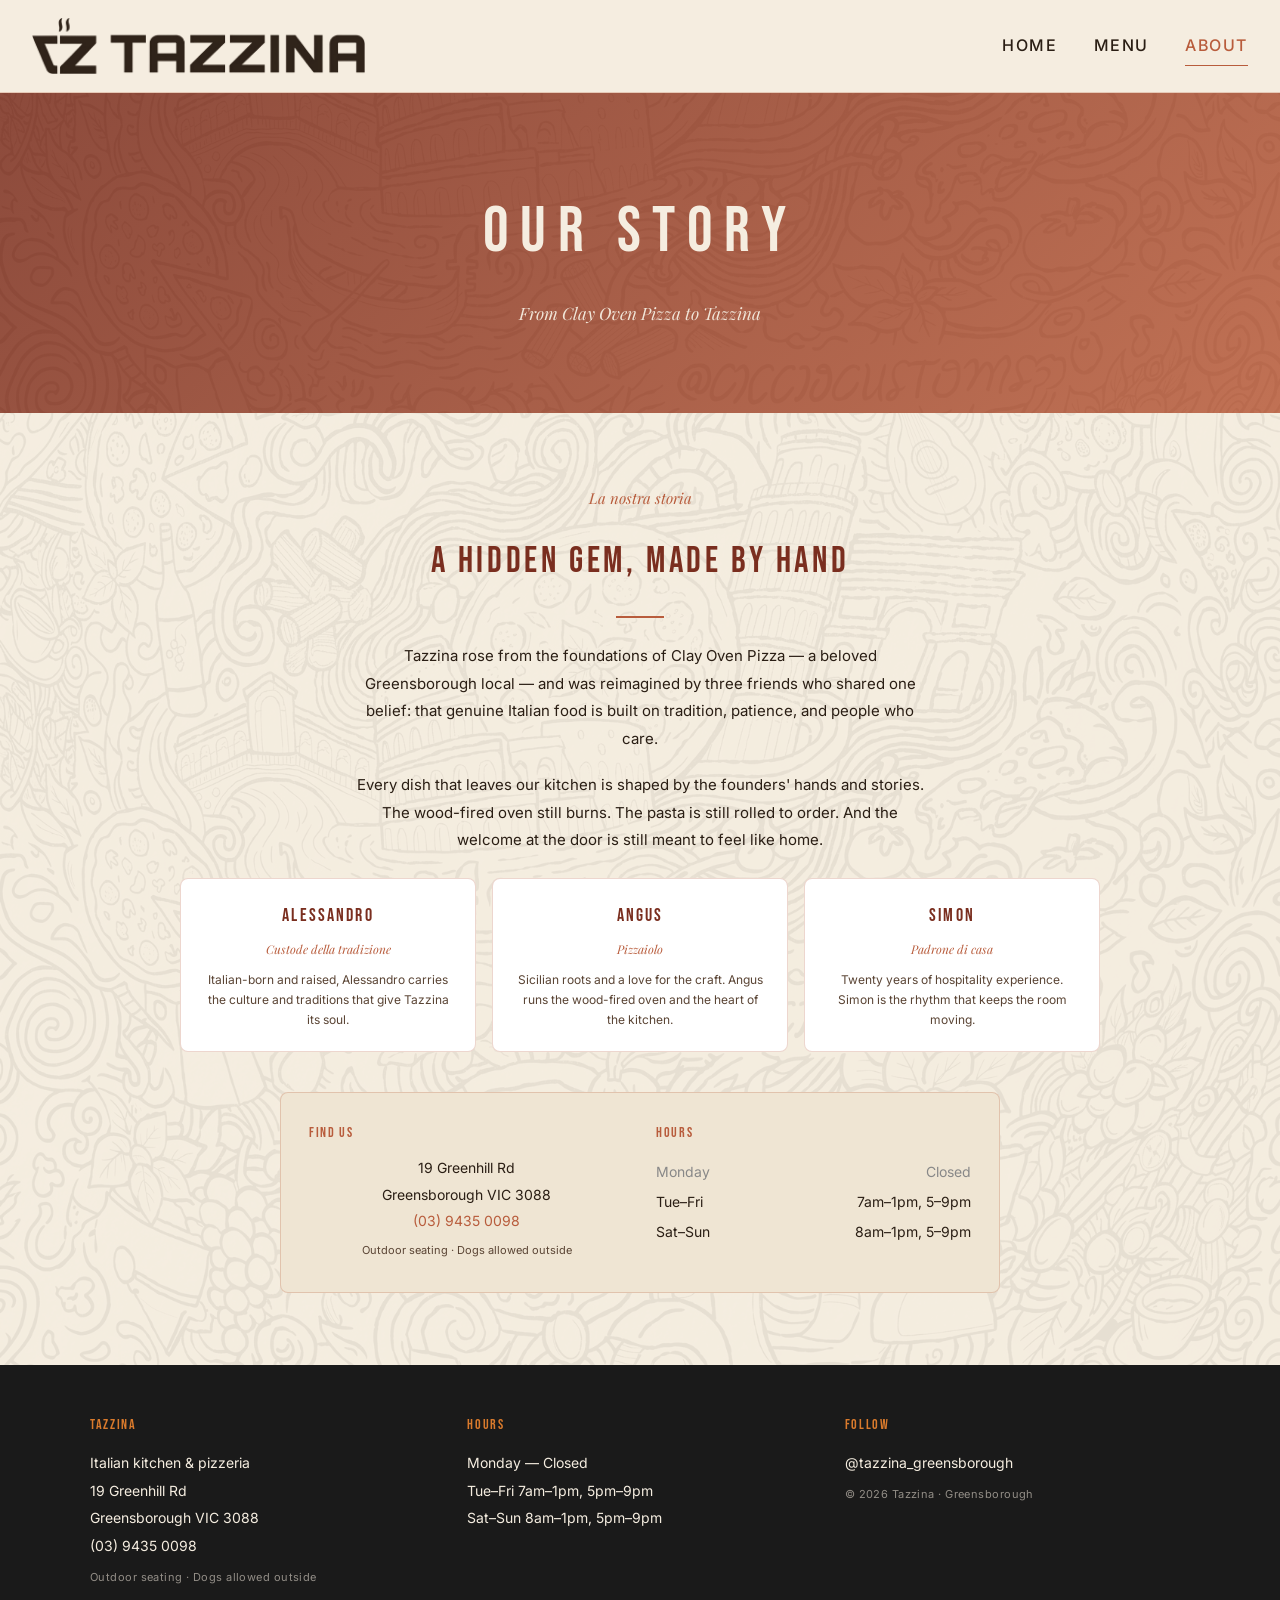
==== about.html @ 06c4753d "Initial commit — Tazzina static site Three-page site (home, menu, about) with full menu, responsive " ====
<!DOCTYPE html>
<html lang="en">
<head>
  <meta charset="UTF-8">
  <meta name="viewport" content="width=device-width, initial-scale=1.0">
  <title>Our story &middot; Tazzina &middot; Greensborough</title>
  <meta name="description" content="The story of Tazzina, the Greensborough Italian kitchen built by Alessandro, Angus and Simon on the foundations of Clay Oven Pizza.">
  <meta property="og:title" content="Our story &middot; Tazzina">
  <meta property="og:description" content="A neighbourhood hidden gem in Greensborough.">
  <meta property="og:image" content="images/storefront.jpg">
  <meta property="og:type" content="website">
  <link rel="icon" type="image/png" href="images/logo.png">
  <link rel="preconnect" href="https://fonts.googleapis.com">
  <link rel="preconnect" href="https://fonts.gstatic.com" crossorigin>
  <link href="https://fonts.googleapis.com/css2?family=Bebas+Neue&family=Inter:wght@400;500;600&family=Playfair+Display:ital,wght@0,400;1,400;1,500&display=swap" rel="stylesheet">
  <link rel="stylesheet" href="style.css">
</head>
<body>

  <header class="site-header">
    <a href="index.html" class="logo-wrap" aria-label="Tazzina home">
      <img src="images/logo.png" alt="Tazzina" class="logo-img">
    </a>
    <button class="nav-toggle" aria-label="Toggle navigation" aria-expanded="false" aria-controls="site-nav">
      <span></span>
    </button>
    <nav class="site-nav" id="site-nav">
      <a href="index.html">Home</a>
      <a href="menu.html">Menu</a>
      <a href="about.html" class="active">About</a>
    </nav>
  </header>

  <main>

    <!-- About hero -->
    <section class="about-hero" aria-label="Our story">
      <div>
        <h1>Our story</h1>
        <p class="subline">From Clay Oven Pizza to Tazzina</p>
      </div>
    </section>

    <!-- Story -->
    <section class="story section-with-mural">
      <p class="eyebrow">La nostra storia</p>
      <h2 class="section-heading">A hidden gem, made by hand</h2>
      <hr class="divider">

      <p>Tazzina rose from the foundations of Clay Oven Pizza &mdash; a beloved Greensborough local &mdash; and was reimagined by three friends who shared one belief: that genuine Italian food is built on tradition, patience, and people who care.</p>
      <p>Every dish that leaves our kitchen is shaped by the founders' hands and stories. The wood-fired oven still burns. The pasta is still rolled to order. And the welcome at the door is still meant to feel like home.</p>

      <!-- Founders -->
      <div class="founders">
        <article class="founder-card">
          <h4>Alessandro</h4>
          <p class="role">Custode della tradizione</p>
          <p class="bio">Italian-born and raised, Alessandro carries the culture and traditions that give Tazzina its soul.</p>
        </article>
        <article class="founder-card">
          <h4>Angus</h4>
          <p class="role">Pizzaiolo</p>
          <p class="bio">Sicilian roots and a love for the craft. Angus runs the wood-fired oven and the heart of the kitchen.</p>
        </article>
        <article class="founder-card">
          <h4>Simon</h4>
          <p class="role">Padrone di casa</p>
          <p class="bio">Twenty years of hospitality experience. Simon is the rhythm that keeps the room moving.</p>
        </article>
      </div>

      <!-- Visit panel -->
      <div class="visit-panel">
        <div class="visit-grid">
          <div>
            <h5>Find us</h5>
            <p>19 Greenhill Rd</p>
            <p>Greensborough VIC 3088</p>
            <p><a href="tel:+61394350098">(03) 9435 0098</a></p>
            <p class="small">Outdoor seating &middot; Dogs allowed outside</p>
          </div>
          <div>
            <h5>Hours</h5>
            <div class="hours-row closed"><span>Monday</span><span>Closed</span></div>
            <div class="hours-row"><span>Tue&ndash;Fri</span><span>7am&ndash;1pm, 5&ndash;9pm</span></div>
            <div class="hours-row"><span>Sat&ndash;Sun</span><span>8am&ndash;1pm, 5&ndash;9pm</span></div>
          </div>
        </div>
      </div>
    </section>

  </main>

  <footer class="site-footer">
    <div class="footer-grid">
      <div>
        <h5>Tazzina</h5>
        <p>Italian kitchen &amp; pizzeria</p>
        <p>19 Greenhill Rd</p>
        <p>Greensborough VIC 3088</p>
        <p><a href="tel:+61394350098">(03) 9435 0098</a></p>
        <p class="small">Outdoor seating &middot; Dogs allowed outside</p>
      </div>
      <div>
        <h5>Hours</h5>
        <p>Monday &mdash; Closed</p>
        <p>Tue&ndash;Fri 7am&ndash;1pm, 5pm&ndash;9pm</p>
        <p>Sat&ndash;Sun 8am&ndash;1pm, 5pm&ndash;9pm</p>
      </div>
      <div>
        <h5>Follow</h5>
        <p><a href="https://instagram.com/tazzina_greensborough">@tazzina_greensborough</a></p>
        <p class="small">&copy; 2026 Tazzina &middot; Greensborough</p>
      </div>
    </div>
  </footer>

  <script src="script.js"></script>
</body>
</html>
---- style.css ----
/* =========================================================
   Tazzina · style.css
   Design system, layout, and components for the full site.
   ========================================================= */

/* ---------- Tokens ---------- */
:root {
  --cream: #F5EDE0;
  --cream-warm: #EFE5D3;
  --brick: #B85C3C;
  --brick-deep: #7A2E1F;
  --ember: #D97A2C;
  --charcoal: #1A1A1A;
  --ink: #2A1E14;
  --muted: #5a4434;
  --line: rgba(184, 92, 60, 0.25);

  --font-display: 'Bebas Neue', 'Oswald', sans-serif;
  --font-body: 'Inter', -apple-system, BlinkMacSystemFont, sans-serif;
  --font-italic: 'Playfair Display', Georgia, serif;

  --container: 1100px;
}

/* ---------- Reset ---------- */
*, *::before, *::after { box-sizing: border-box; }
html { -webkit-text-size-adjust: 100%; }
body {
  margin: 0;
  font-family: var(--font-body);
  font-size: 16px;
  line-height: 1.7;
  color: var(--ink);
  background: var(--cream);
  -webkit-font-smoothing: antialiased;
  -moz-osx-font-smoothing: grayscale;
}
img { max-width: 100%; display: block; }
a { color: var(--brick); text-decoration: none; }
a:hover { color: var(--brick-deep); }
h1, h2, h3, h4, h5 { margin: 0; font-family: var(--font-display); font-weight: 400; color: var(--ink); }
p { margin: 0 0 1em; }

/* ---------- Container helper ---------- */
.container {
  max-width: var(--container);
  margin: 0 auto;
}

/* ---------- Visually-hidden (a11y) ---------- */
.sr-only {
  position: absolute;
  width: 1px;
  height: 1px;
  padding: 0;
  margin: -1px;
  overflow: hidden;
  clip: rect(0, 0, 0, 0);
  white-space: nowrap;
  border: 0;
}

/* ---------- Header / Nav ---------- */
.site-header {
  display: flex;
  align-items: center;
  justify-content: space-between;
  padding: 18px 32px;
  background: var(--cream);
  border-bottom: 1px solid var(--line);
  position: relative;
  z-index: 50;
}
.logo-wrap { display: inline-flex; align-items: center; }
.logo-img {
  height: 56px;
  width: auto;
  background: transparent;
}

.site-nav {
  display: flex;
  gap: 36px;
  align-items: center;
}
.site-nav a {
  font-family: var(--font-body);
  font-size: 16px;
  font-weight: 500;
  color: var(--ink);
  text-transform: uppercase;
  letter-spacing: 0.1em;
  padding: 6px 0;
  border-bottom: 1.5px solid transparent;
  transition: color 0.15s ease, border-color 0.15s ease;
}
.site-nav a:hover { color: var(--brick); }
.site-nav a.active {
  color: var(--brick);
  border-bottom-color: var(--brick);
}

/* hamburger */
.nav-toggle {
  display: none;
  background: none;
  border: 0;
  padding: 8px;
  cursor: pointer;
  width: 40px;
  height: 40px;
  align-items: center;
  justify-content: center;
}
.nav-toggle span,
.nav-toggle span::before,
.nav-toggle span::after {
  display: block;
  width: 22px;
  height: 2px;
  background: var(--ink);
  position: relative;
  transition: transform 0.2s ease, opacity 0.2s ease;
}
.nav-toggle span::before,
.nav-toggle span::after {
  content: '';
  position: absolute;
  left: 0;
}
.nav-toggle span::before { top: -7px; }
.nav-toggle span::after  { top:  7px; }
.nav-toggle.open span { background: transparent; }
.nav-toggle.open span::before { transform: translateY(7px) rotate(45deg); }
.nav-toggle.open span::after  { transform: translateY(-7px) rotate(-45deg); }

/* ---------- Buttons ---------- */
.btn {
  display: inline-block;
  font-family: var(--font-body);
  font-size: 13px;
  font-weight: 500;
  text-transform: uppercase;
  letter-spacing: 0.15em;
  padding: 13px 28px;
  border: 1.5px solid var(--brick);
  border-radius: 2px;
  cursor: pointer;
  transition: background 0.18s ease, color 0.18s ease, border-color 0.18s ease;
  white-space: nowrap;
}
.btn-filled {
  background: var(--brick);
  color: var(--cream);
}
.btn-filled:hover {
  background: var(--brick-deep);
  border-color: var(--brick-deep);
  color: var(--cream);
}
.btn-outline {
  background: transparent;
  color: var(--cream);
  border-color: var(--cream);
}
.btn-outline:hover {
  background: var(--cream);
  color: var(--brick-deep);
}
.btn-outline-brick {
  background: transparent;
  color: var(--brick);
  border-color: var(--brick);
}
.btn-outline-brick:hover {
  background: var(--brick);
  color: var(--cream);
}

/* ---------- Reusable bits ---------- */
.eyebrow {
  font-family: var(--font-italic);
  font-style: italic;
  font-size: 14px;
  color: var(--brick);
  text-align: center;
  margin: 0 0 8px;
}
.divider {
  width: 48px;
  height: 2px;
  background: var(--brick);
  border: 0;
  margin: 24px auto;
}
.section-heading {
  font-size: clamp(28px, 5vw, 36px);
  letter-spacing: 0.1em;
  text-transform: uppercase;
  text-align: center;
  color: var(--brick-deep);
  margin: 0;
}

/* mural texture wrapper */
.section-with-mural {
  position: relative;
  isolation: isolate;
  overflow: hidden;
}
.section-with-mural::before {
  content: '';
  position: absolute;
  inset: 0;
  background-image: url('images/mural.jpg');
  background-size: cover;
  background-position: center;
  opacity: 0.06;
  z-index: -1;
  pointer-events: none;
}

/* page-wide mural texture (Home, Menu) */
body.home,
body.menu {
  position: relative;
  isolation: isolate;
}
body.home::before,
body.menu::before {
  content: '';
  position: fixed;
  inset: 0;
  background-image: url('images/mural.jpg');
  background-size: cover;
  background-position: center;
  opacity: 0.06;
  z-index: -1;
  pointer-events: none;
}

/* ---------- Hero (Home) ---------- */
.hero {
  position: relative;
  min-height: 480px;
  height: 70vh;
  display: grid;
  grid-template-columns: 1fr 1fr;
  align-items: center;
  color: var(--cream);
  padding: 32px 24px;
  overflow: hidden;
  isolation: isolate;
}
.hero::before {
  content: '';
  position: absolute;
  inset: 0;
  background: url('images/storefront.jpg') center/cover no-repeat;
  z-index: -2;
}
.hero::after {
  content: '';
  position: absolute;
  inset: 0;
  background: linear-gradient(135deg, rgba(58,36,24,0.65), rgba(122,46,31,0.55));
  z-index: -1;
}
.hero-inner {
  grid-column: 2;
  max-width: 480px;
  margin: 0 auto;
  text-align: center;
}
.steam {
  display: block;
  font-size: 28px;
  letter-spacing: 0.3em;
  opacity: 0.85;
  margin-bottom: 22px;
  color: var(--cream);
}
.hero h1 {
  font-size: clamp(40px, 8vw, 64px);
  letter-spacing: 0.18em;
  text-transform: uppercase;
  color: var(--cream);
  margin: 0 0 14px;
}
.hero-sub {
  font-size: clamp(15px, 1.5vw, 18px);
  letter-spacing: 0.2em;
  text-transform: uppercase;
  opacity: 0.9;
  margin: 0 0 18px;
}
.hero-tagline {
  font-family: var(--font-italic);
  font-style: italic;
  font-size: clamp(22px, 3vw, 30px);
  line-height: 1.3;
  margin: 0 0 32px;
  opacity: 0.98;
}
.hero-buttons {
  display: flex;
  gap: 14px;
  justify-content: center;
  flex-wrap: wrap;
}

/* ---------- Sections ---------- */
section { padding: 64px 24px; }
.section-narrow {
  max-width: 760px;
  margin: 0 auto;
  text-align: center;
}
.section-intro {
  max-width: 540px;
  margin: 0 auto 40px;
  text-align: center;
  color: var(--ink);
}

/* welcome-section overrides */
.welcome { padding: 72px 24px; }

/* ---------- Feature grid (Home) ---------- */
.feature-grid {
  display: grid;
  grid-template-columns: repeat(3, 1fr);
  gap: 24px;
  max-width: var(--container);
  margin: 0 auto;
}
.feature-card {
  background: #fff;
  border: 0.5px solid var(--line);
  border-radius: 8px;
  overflow: hidden;
  display: flex;
  flex-direction: column;
}
.feature-card img {
  width: 100%;
  height: 180px;
  object-fit: cover;
}
.feature-card .body {
  padding: 18px 20px;
}
.feature-card h3 {
  font-size: 22px;
  letter-spacing: 0.12em;
  text-transform: uppercase;
  color: var(--brick-deep);
  margin: 0 0 8px;
}
.feature-card p {
  font-size: 14.5px;
  color: var(--muted);
  margin: 0;
  line-height: 1.6;
}

/* ---------- Quick info (Home) ---------- */
.quick-info {
  background: rgba(239, 229, 211, 0.55);
  padding: 48px 24px;
}
.info-grid {
  display: grid;
  grid-template-columns: repeat(3, 1fr);
  gap: 18px;
  max-width: 920px;
  margin: 0 auto;
}
.info-card {
  background: var(--cream);
  border: 1px solid var(--line);
  border-radius: 6px;
  padding: 28px 20px;
  text-align: center;
}
.info-icon {
  font-family: var(--font-display);
  font-size: 24px;
  color: var(--brick);
  display: block;
  margin-bottom: 12px;
  line-height: 1;
}
.info-card h4 {
  font-size: 16px;
  letter-spacing: 0.1em;
  text-transform: uppercase;
  color: var(--brick-deep);
  margin: 0 0 10px;
}
.info-card p {
  font-size: 14px;
  margin: 2px 0;
  color: var(--ink);
}

/* ---------- Footer ---------- */
.site-footer {
  background: var(--charcoal);
  color: var(--cream);
  padding: 48px 32px;
}
.footer-grid {
  max-width: var(--container);
  margin: 0 auto;
  display: grid;
  grid-template-columns: repeat(3, 1fr);
  gap: 32px;
}
.site-footer h5 {
  font-size: 14px;
  letter-spacing: 0.12em;
  text-transform: uppercase;
  color: var(--ember);
  margin: 0 0 14px;
}
.site-footer p {
  margin: 4px 0;
  font-size: 14px;
  color: var(--cream);
}
.site-footer a { color: var(--cream); }
.site-footer a:hover { color: var(--cream); text-decoration: underline; }
.site-footer .small {
  font-size: 11px;
  color: rgba(245, 237, 224, 0.55);
  margin-top: 10px;
  letter-spacing: 0.04em;
}

/* ---------- Menu page ---------- */
.menu-header {
  padding: 48px 24px 24px;
  text-align: center;
}
.menu-tabs {
  background: var(--cream-warm);
  padding: 14px;
  border-radius: 8px;
  border: 0.5px solid var(--line);
  max-width: 920px;
  margin: 0 auto 32px;
  display: flex;
  flex-wrap: wrap;
  gap: 6px;
  justify-content: center;
}
.menu-tab {
  font-family: var(--font-body);
  font-size: 11px;
  font-weight: 500;
  text-transform: uppercase;
  letter-spacing: 0.1em;
  padding: 7px 13px;
  border-radius: 4px;
  color: var(--muted);
  background: transparent;
  border: 0;
  cursor: pointer;
  transition: background 0.15s ease, color 0.15s ease;
}
.menu-tab:hover { color: var(--brick-deep); }
.menu-tab.on {
  background: var(--brick);
  color: var(--cream);
}

.menu-body {
  max-width: 760px;
  margin: 0 auto;
  padding: 0 24px 64px;
}

.menu-section { margin-bottom: 48px; }
.menu-section h3 {
  font-size: 24px;
  letter-spacing: 0.12em;
  text-transform: uppercase;
  color: var(--brick-deep);
  text-align: center;
  margin: 0;
}
.menu-section .divider-sm {
  width: 36px;
  height: 2px;
  background: var(--brick);
  border: 0;
  margin: 14px auto 24px;
}

.menu-item {
  display: flex;
  align-items: baseline;
  justify-content: space-between;
  gap: 14px;
  padding: 11px 0;
  border-bottom: 1px dotted rgba(184, 92, 60, 0.3);
}
.menu-item:last-child { border-bottom: 0; }
.menu-item .name {
  font-size: 15px;
  font-weight: 500;
  color: var(--ink);
}
.menu-item .price {
  font-family: var(--font-display);
  font-size: 16px;
  letter-spacing: 0.05em;
  color: var(--brick);
  white-space: nowrap;
}

/* Wine specific */
.wine-head {
  display: grid;
  grid-template-columns: 1fr auto auto;
  gap: 16px;
  font-size: 10px;
  text-transform: uppercase;
  letter-spacing: 0.15em;
  color: var(--brick);
  padding-bottom: 8px;
  border-bottom: 1px solid rgba(184, 92, 60, 0.4);
  margin-bottom: 8px;
}
.wine-head span:nth-child(2),
.wine-head span:nth-child(3) {
  text-align: right;
  min-width: 56px;
}
.wine-row {
  display: grid;
  grid-template-columns: 1fr auto auto;
  gap: 16px;
  align-items: baseline;
  padding: 10px 0;
  border-bottom: 1px dotted rgba(184, 92, 60, 0.3);
}
.wine-row:last-child { border-bottom: 0; }
.wine-row .name {
  font-size: 15px;
  font-weight: 500;
  color: var(--ink);
}
.wine-row .price {
  font-family: var(--font-display);
  font-size: 16px;
  letter-spacing: 0.05em;
  color: var(--brick);
  text-align: right;
  min-width: 56px;
}
.wine-row .price.empty { color: var(--muted); }

/* ---------- About page ---------- */
.about-hero {
  position: relative;
  min-height: 320px;
  display: flex;
  align-items: center;
  justify-content: center;
  text-align: center;
  color: var(--cream);
  padding: 32px 24px;
  isolation: isolate;
  overflow: hidden;
}
.about-hero::before {
  content: '';
  position: absolute;
  inset: 0;
  background: url('images/mural.jpg') center/cover no-repeat;
  opacity: 0.18;
  z-index: -2;
}
.about-hero::after {
  content: '';
  position: absolute;
  inset: 0;
  background: linear-gradient(135deg, rgba(122,46,31,0.85), rgba(184,92,60,0.85));
  z-index: -1;
}
.about-hero h1 {
  font-size: clamp(40px, 8vw, 64px);
  letter-spacing: 0.18em;
  color: var(--cream);
  margin: 0 0 12px;
}
.about-hero .subline {
  font-family: var(--font-italic);
  font-style: italic;
  font-size: 17px;
  margin: 0;
  opacity: 0.95;
}

.story {
  padding: 72px 24px;
}
.story p {
  max-width: 580px;
  margin: 0 auto 18px;
  text-align: center;
  font-size: 15px;
  line-height: 1.85;
}

.founders {
  display: grid;
  grid-template-columns: repeat(3, 1fr);
  gap: 16px;
  max-width: 920px;
  margin: 24px auto 0;
}
.founder-card {
  background: #fff;
  border: 0.5px solid var(--line);
  border-radius: 8px;
  padding: 22px 20px;
  text-align: center;
}
.founder-card h4 {
  font-size: 18px;
  letter-spacing: 0.12em;
  text-transform: uppercase;
  color: var(--brick-deep);
  margin: 0 0 6px;
}
.founder-card .role {
  font-family: var(--font-italic);
  font-style: italic;
  font-size: 12px;
  color: var(--brick);
  margin: 0 0 10px;
}
.founder-card .bio {
  font-size: 12px;
  color: var(--muted);
  line-height: 1.65;
  margin: 0;
}

.visit-panel {
  background: var(--cream-warm);
  border: 1px solid var(--line);
  border-radius: 8px;
  padding: 28px;
  max-width: 720px;
  margin: 40px auto 0;
}
.visit-grid {
  display: grid;
  grid-template-columns: 1fr 1fr;
  gap: 32px;
}
.visit-grid h5 {
  font-size: 14px;
  letter-spacing: 0.12em;
  text-transform: uppercase;
  color: var(--brick);
  margin: 0 0 12px;
}
.visit-grid p {
  margin: 4px 0;
  font-size: 14px;
  color: var(--ink);
  line-height: 1.6;
}
.visit-grid .small {
  font-size: 11px;
  color: var(--muted);
  margin-top: 10px;
}
.hours-row {
  display: flex;
  justify-content: space-between;
  font-size: 14px;
  padding: 3px 0;
}
.hours-row.closed { color: #888; }

/* ---------- Mobile ---------- */
@media (max-width: 768px) {
  .site-header { padding: 14px 18px; }
  .logo-img { height: 44px; }

  .nav-toggle {
    display: inline-flex;
  }
  .site-nav {
    display: none;
    position: absolute;
    top: 100%;
    left: 0;
    right: 0;
    flex-direction: column;
    align-items: stretch;
    gap: 0;
    background: var(--cream);
    border-bottom: 1px solid var(--line);
    padding: 8px 0;
    box-shadow: 0 6px 12px rgba(0,0,0,0.06);
  }
  .site-nav.open { display: flex; }
  .site-nav a {
    padding: 14px 22px;
    border-bottom: 1px solid var(--line);
  }
  .site-nav a:last-child { border-bottom: 0; }
  .site-nav a.active {
    border-bottom-color: var(--line);
    background: var(--cream-warm);
  }

  section { padding: 48px 16px; }
  .welcome, .story { padding: 48px 16px; }

  .hero {
    height: auto;
    min-height: 420px;
    padding: 60px 20px;
    grid-template-columns: 1fr;
  }
  .hero-inner { grid-column: 1; }

  .hero-buttons { flex-direction: column; align-items: center; gap: 8px; }
  .hero-buttons .btn { width: 100%; max-width: 280px; }

  .feature-grid,
  .info-grid,
  .footer-grid,
  .founders,
  .visit-grid {
    grid-template-columns: 1fr;
  }

  .site-footer { padding: 36px 20px; }
}
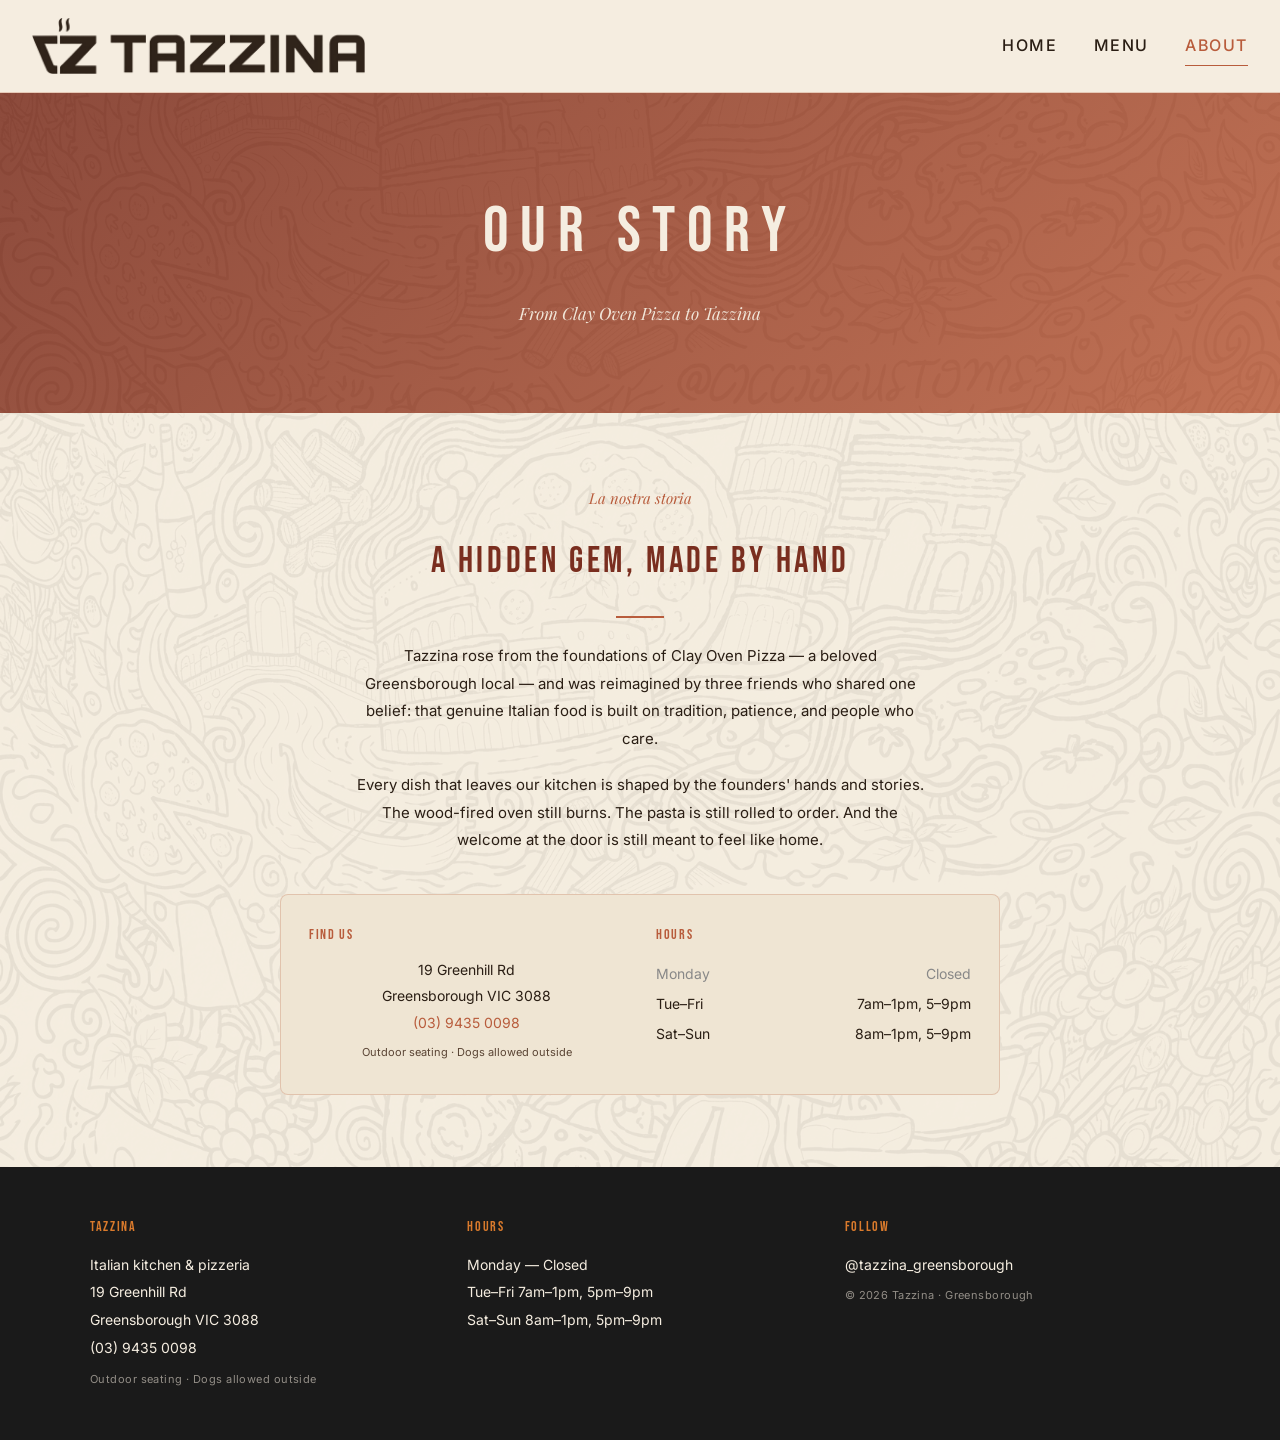
==== commit 7a38f126: "Remove founder cards from about page" ====
--- a/about.html
+++ b/about.html
@@ -50,25 +50,6 @@
       <p>Tazzina rose from the foundations of Clay Oven Pizza &mdash; a beloved Greensborough local &mdash; and was reimagined by three friends who shared one belief: that genuine Italian food is built on tradition, patience, and people who care.</p>
       <p>Every dish that leaves our kitchen is shaped by the founders' hands and stories. The wood-fired oven still burns. The pasta is still rolled to order. And the welcome at the door is still meant to feel like home.</p>
 
-      <!-- Founders -->
-      <div class="founders">
-        <article class="founder-card">
-          <h4>Alessandro</h4>
-          <p class="role">Custode della tradizione</p>
-          <p class="bio">Italian-born and raised, Alessandro carries the culture and traditions that give Tazzina its soul.</p>
-        </article>
-        <article class="founder-card">
-          <h4>Angus</h4>
-          <p class="role">Pizzaiolo</p>
-          <p class="bio">Sicilian roots and a love for the craft. Angus runs the wood-fired oven and the heart of the kitchen.</p>
-        </article>
-        <article class="founder-card">
-          <h4>Simon</h4>
-          <p class="role">Padrone di casa</p>
-          <p class="bio">Twenty years of hospitality experience. Simon is the rhythm that keeps the room moving.</p>
-        </article>
-      </div>
-
       <!-- Visit panel -->
       <div class="visit-panel">
         <div class="visit-grid">
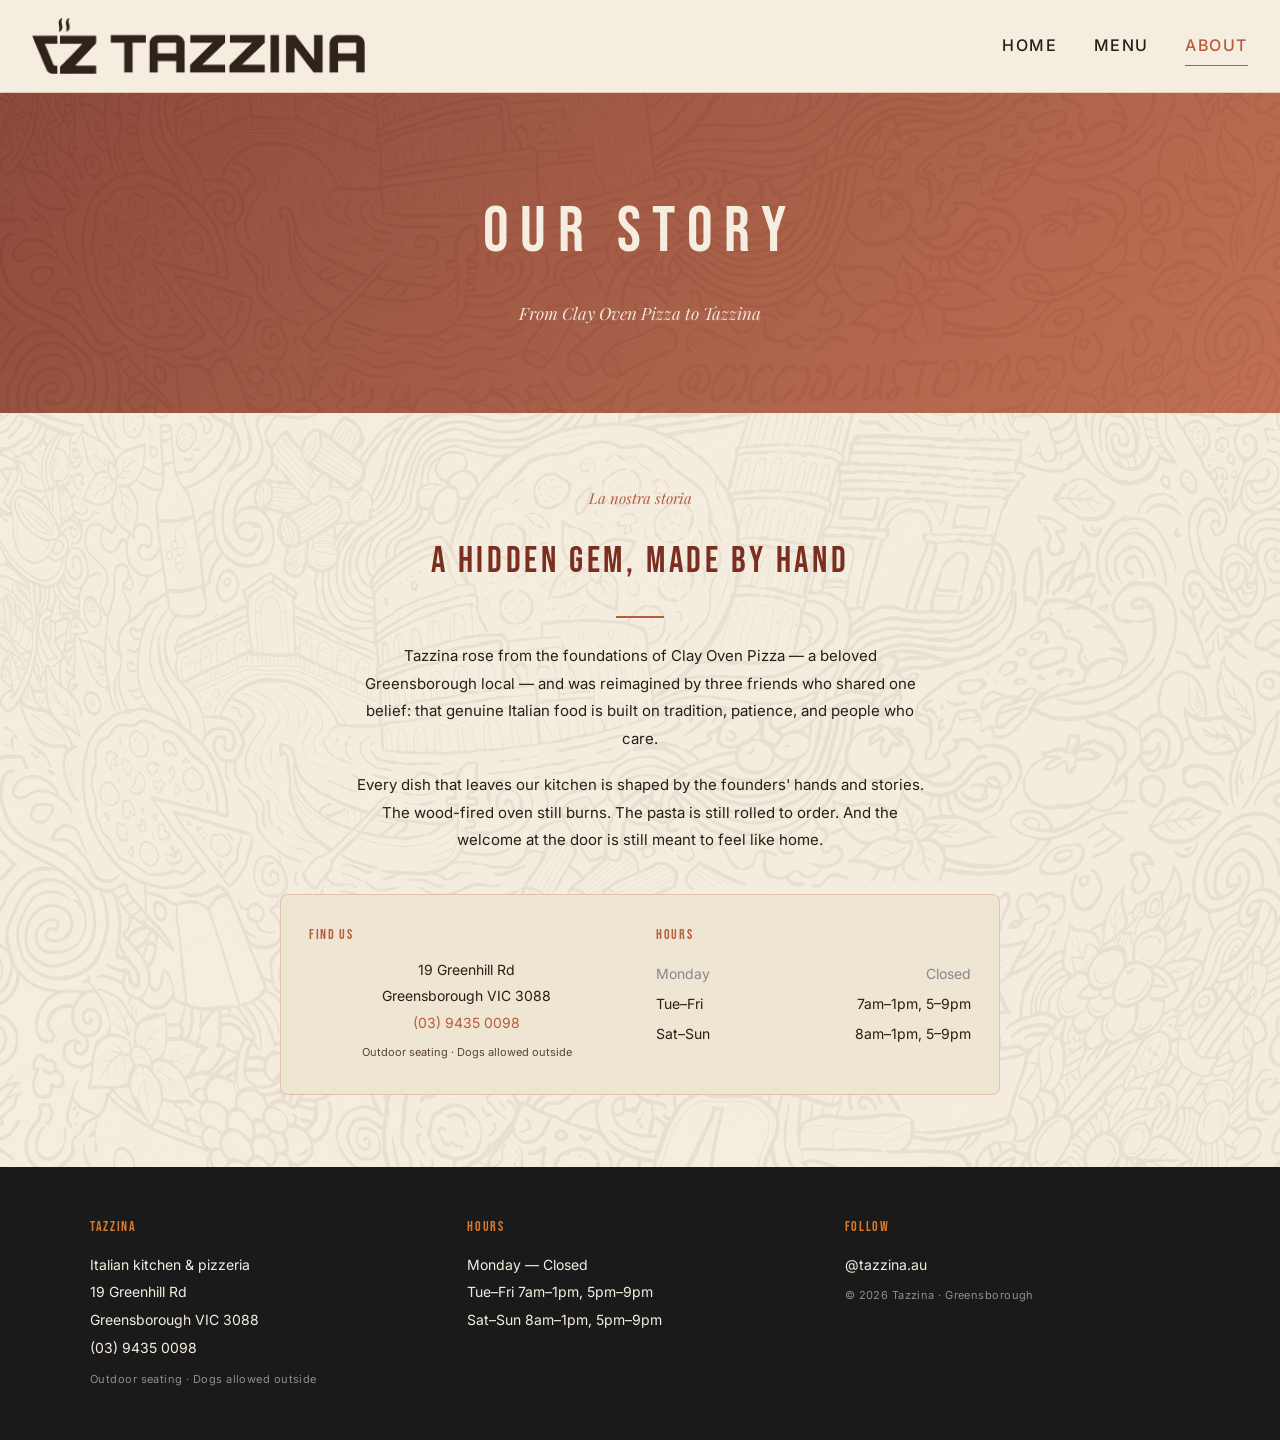
==== commit 0d548916: "Update Instagram handle to @tazzina.au across all pages" ====
--- a/about.html
+++ b/about.html
@@ -90,7 +90,7 @@
       </div>
       <div>
         <h5>Follow</h5>
-        <p><a href="https://instagram.com/tazzina_greensborough">@tazzina_greensborough</a></p>
+        <p><a href="https://instagram.com/tazzina.au">@tazzina.au</a></p>
         <p class="small">&copy; 2026 Tazzina &middot; Greensborough</p>
       </div>
     </div>
